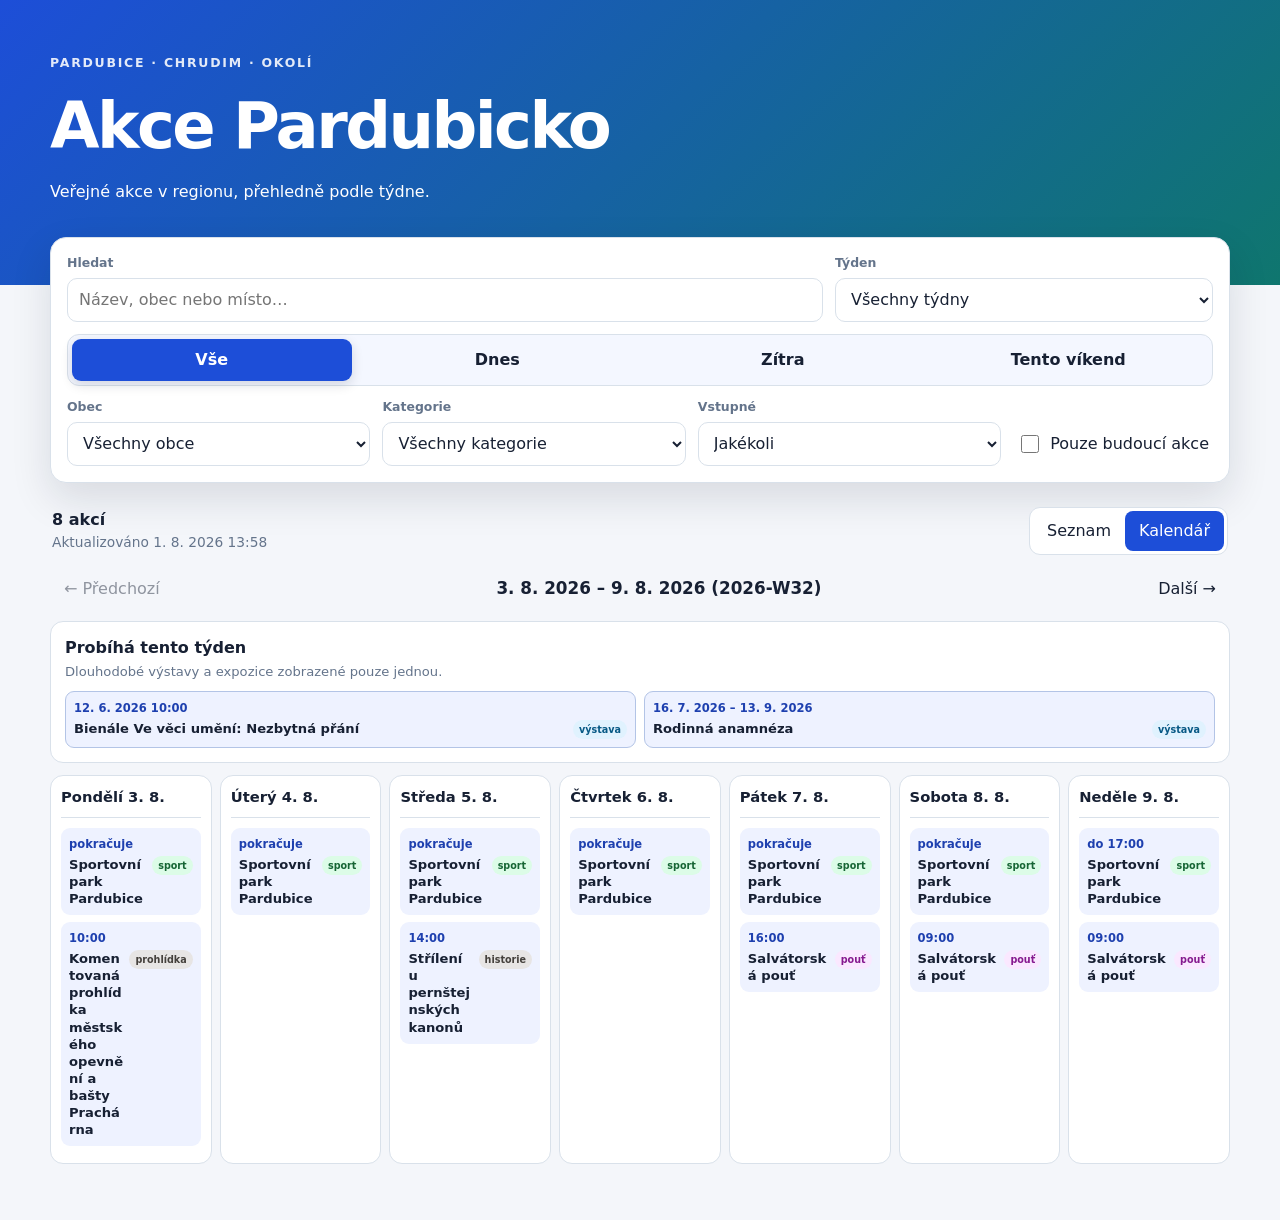
==== index.html @ 42feb81c "Add calendar and share actions to event detail" ====
<!doctype html>
<html lang="cs">
<head>
  <meta charset="utf-8">
  <meta name="viewport" content="width=device-width, initial-scale=1">
  <meta name="description" content="Veřejný katalog akcí pro Pardubice, Chrudim a okolí.">
  <title>Akce Pardubicko</title>
  <link rel="stylesheet" href="styles.css">
  <link rel="stylesheet" href="filters.css">
  <link rel="stylesheet" href="calendar.css">
</head>
<body>
  <header class="hero">
    <div class="page-width">
      <p class="eyebrow">Pardubice · Chrudim · okolí</p>
      <h1>Akce Pardubicko</h1>
      <p>Veřejné akce v regionu, přehledně podle týdne.</p>
    </div>
  </header>

  <main class="page-width">
    <section class="controls" aria-label="Filtry akcí">
      <div class="primary-filters">
        <label class="control control-search">
          <span>Hledat</span>
          <input id="search" type="search" placeholder="Název, obec nebo místo…" autocomplete="off">
        </label>
        <label class="control control-week">
          <span>Týden</span>
          <select id="week"><option value="">Všechny týdny</option></select>
        </label>
      </div>

      <div class="quick-date-filter" role="group" aria-label="Rychlý výběr termínu">
        <button type="button" data-date-range="" class="active" aria-pressed="true">Vše</button>
        <button type="button" data-date-range="today" aria-pressed="false">Dnes</button>
        <button type="button" data-date-range="tomorrow" aria-pressed="false">Zítra</button>
        <button type="button" data-date-range="weekend" aria-pressed="false">Tento víkend</button>
      </div>

      <button id="advancedToggle" class="advanced-toggle" type="button" aria-expanded="false" aria-controls="advancedFilters">Další filtry</button>

      <div id="advancedFilters" class="advanced-filters">
        <label class="control">
          <span>Obec</span>
          <select id="municipality"><option value="">Všechny obce</option></select>
        </label>
        <label class="control">
          <span>Kategorie</span>
          <select id="category"><option value="">Všechny kategorie</option></select>
        </label>
        <label class="control">
          <span>Vstupné</span>
          <select id="price">
            <option value="">Jakékoli</option>
            <option value="free">Zdarma</option>
            <option value="paid">Placené</option>
            <option value="unknown">Neuvedeno</option>
          </select>
        </label>
        <label class="checkbox-control">
          <input id="futureOnly" type="checkbox">
          <span>Pouze budoucí akce</span>
        </label>
      </div>
    </section>

    <section class="toolbar" aria-label="Výsledky a zobrazení">
      <div>
        <strong id="count">Načítám…</strong>
        <span id="updated" class="updated"></span>
      </div>
      <div class="view-switch" role="group" aria-label="Zobrazení akcí">
        <button id="listView" type="button" aria-pressed="false">Seznam</button>
        <button id="calendarView" class="active" type="button" aria-pressed="true">Kalendář</button>
      </div>
    </section>

    <div id="error" class="message message-error" role="alert" hidden></div>
    <section id="events" class="events" aria-live="polite" aria-label="Seznam akcí" hidden></section>
    <section id="calendar" class="calendar" aria-live="polite" aria-label="Týdenní kalendář"></section>

    <noscript><p class="message">Pro zobrazení katalogu je nutné povolit JavaScript.</p></noscript>
  </main>

  <template id="event-template">
    <article class="event-card">
      <div class="event-date"></div>
      <div class="event-body">
        <div class="event-title-row">
          <h2 class="event-title"></h2>
          <div class="event-category category-badges"></div>
        </div>
        <div class="event-meta-row">
          <p class="event-place"></p>
          <span class="event-price"></span>
        </div>
        <p class="event-description"></p>
        <div class="event-footer">
          <span class="event-source-type"></span>
          <a class="event-source" target="_blank" rel="noopener noreferrer">Otevřít konkrétní zdroj</a>
        </div>
      </div>
    </article>
  </template>

  <dialog id="eventDetail" class="event-detail" aria-labelledby="eventDetailTitle">
    <article class="event-detail-card">
      <button class="event-detail-close" type="button" data-detail-close aria-label="Zavřít detail akce">×</button>
      <p class="event-detail-when"></p>
      <div class="event-detail-categories category-badges"></div>
      <h2 id="eventDetailTitle" class="event-detail-title"></h2>
      <p class="event-detail-place"></p>
      <p class="event-detail-description"></p>
      <dl class="event-detail-meta">
        <div><dt>Vstupné</dt><dd class="event-detail-price"></dd></div>
        <div><dt>Zdroj</dt><dd class="event-detail-source-type"></dd></div>
      </dl>
      <div class="event-detail-calendar-actions" aria-label="Kalendář a sdílení">
        <a class="event-detail-google" target="_blank" rel="noopener noreferrer">Google Kalendář</a>
        <button type="button" class="secondary-button event-detail-ics">Stáhnout .ics</button>
        <button type="button" class="secondary-button event-detail-share">Sdílet</button>
      </div>
      <p class="event-detail-action-status" role="status" aria-live="polite"></p>
      <div class="event-detail-actions">
        <a class="event-detail-source" target="_blank" rel="noopener noreferrer">Přejít na stránku události</a>
        <button type="button" class="secondary-button" data-detail-close>Zavřít</button>
      </div>
    </article>
  </dialog>

  <script type="module" src="js/app.js"></script>
</body>
</html>
---- styles.css ----
:root {
  color-scheme: light dark;
  --bg: #f4f6fa;
  --card: #ffffff;
  --text: #172033;
  --muted: #64748b;
  --line: #d9e1ea;
  --accent: #1d4ed8;
  --accent-strong: #1e40af;
  --chip: #eef2ff;
  --error-bg: #fff1f2;
  --error-text: #9f1239;
  --shadow: 0 16px 40px rgb(15 23 42 / 12%);
}

@media (prefers-color-scheme: dark) {
  :root {
    --bg: #0f172a;
    --card: #111827;
    --text: #e5e7eb;
    --muted: #94a3b8;
    --line: #293548;
    --accent: #60a5fa;
    --accent-strong: #93c5fd;
    --chip: #1e293b;
    --error-bg: #4c0519;
    --error-text: #fecdd3;
    --shadow: 0 16px 40px rgb(0 0 0 / 28%);
  }
}

* { box-sizing: border-box; }
[hidden] { display: none !important; }
html { scroll-behavior: smooth; }
body {
  margin: 0;
  background: var(--bg);
  color: var(--text);
  font-family: Inter, system-ui, -apple-system, BlinkMacSystemFont, "Segoe UI", sans-serif;
  line-height: 1.5;
}
button, input, select { font: inherit; }
a { color: var(--accent); }
.page-width, .hero > div, main { width: min(1180px, calc(100% - 40px)); margin-inline: auto; }

.hero { padding: 48px 0 76px; background: linear-gradient(135deg, #1d4ed8, #0f766e); color: white; }
.hero h1 { margin: .1rem 0; font-size: clamp(2rem, 5vw, 4rem); letter-spacing: -.04em; }
.hero p { margin: .35rem 0; }
.eyebrow { text-transform: uppercase; letter-spacing: .14em; font-size: .78rem; font-weight: 750; opacity: .88; }
main { padding-bottom: 56px; }

.controls {
  display: grid;
  grid-template-columns: minmax(210px, 2fr) repeat(4, minmax(135px, 1fr)) auto;
  gap: 12px;
  margin-top: -48px;
  padding: 16px;
  border: 1px solid var(--line);
  border-radius: 16px;
  background: var(--card);
  box-shadow: var(--shadow);
}
.control { display: grid; gap: 5px; min-width: 0; }
.control > span { color: var(--muted); font-size: .78rem; font-weight: 700; }
.control input, .control select, .controls > input, .controls > select {
  width: 100%;
  min-height: 44px;
  padding: 9px 11px;
  border: 1px solid var(--line);
  border-radius: 10px;
  background: var(--card);
  color: var(--text);
}
.control input:focus, .control select:focus, .controls > input:focus, .controls > select:focus,
button:focus-visible, a:focus-visible { outline: 3px solid color-mix(in srgb, var(--accent) 32%, transparent); outline-offset: 2px; }
.checkbox-control, .checkbox { display: flex; align-items: end; gap: 8px; padding: 0 4px 10px; white-space: nowrap; }
.checkbox-control input, .checkbox input { width: 18px; height: 18px; }

.toolbar, .summary { display: flex; align-items: center; justify-content: space-between; gap: 16px; margin: 24px 2px 14px; }
.updated, .summary { color: var(--muted); }
.updated { display: block; font-size: .86rem; }
.view-switch { display: inline-flex; padding: 3px; border: 1px solid var(--line); border-radius: 11px; background: var(--card); }
.view-switch button, .calendar-navigation button {
  min-height: 40px;
  padding: 8px 14px;
  border: 0;
  border-radius: 8px;
  background: transparent;
  color: var(--text);
  cursor: pointer;
}
.view-switch button.active { background: var(--accent); color: white; }
.calendar-navigation button:hover:not(:disabled), .view-switch button:hover:not(.active) { background: var(--chip); }
button:disabled { cursor: not-allowed; opacity: .45; }

.events { display: grid; gap: 14px; }
.event-card { display: grid; grid-template-columns: 170px 1fr; overflow: hidden; border: 1px solid var(--line); border-radius: 16px; background: var(--card); }
.event-date { padding: 20px; background: var(--chip); font-weight: 750; white-space: pre-line; }
.event-body { min-width: 0; padding: 18px 20px; }
.event-title-row { display: flex; align-items: flex-start; justify-content: space-between; gap: 12px; }
.event-title { min-width: 0; margin: 0; font-size: 1.35rem; line-height: 1.25; }
.event-title-row .event-category { flex: 0 0 auto; justify-content: flex-end; padding-top: 1px; }
.event-meta-row { display: flex; align-items: baseline; justify-content: space-between; gap: 12px; margin-top: 5px; }
.event-place, .event-description { margin: .25rem 0; }
.event-place { font-weight: 700; }
.event-price, .event-source-type, .event-verification { color: var(--muted); font-size: .82rem; }
.event-price { flex: 0 0 auto; text-align: right; }
.event-description { color: color-mix(in srgb, var(--text) 86%, var(--muted)); }
.event-footer { display: flex; align-items: center; justify-content: space-between; gap: 12px; margin-top: 14px; padding-top: 12px; border-top: 1px solid var(--line); }
.event-source { font-weight: 750; text-decoration: none; }
.event-source:hover { text-decoration: underline; }

.category-badges { display: flex; flex-wrap: wrap; gap: 6px; }
.category-badge {
  display: inline-flex;
  align-items: center;
  min-height: 22px;
  padding: 2px 8px;
  border-radius: 999px;
  background: var(--chip);
  color: var(--text);
  font-size: .68rem;
  font-weight: 800;
  line-height: 1.2;
  white-space: nowrap;
}
.category-badge-music { background: #fce7f3; color: #9d174d; }
.category-badge-film { background: #ede9fe; color: #5b21b6; }
.category-badge-theatre { background: #fee2e2; color: #991b1b; }
.category-badge-sport { background: #dcfce7; color: #166534; }
.category-badge-exhibition { background: #e0f2fe; color: #075985; }
.category-badge-family { background: #fef3c7; color: #92400e; }
.category-badge-food { background: #ffedd5; color: #9a3412; }
.category-badge-history { background: #e7e5e4; color: #44403c; }
.category-badge-festival { background: #fae8ff; color: #86198f; }

.message, .error, .empty { padding: 20px; border: 1px solid var(--line); border-radius: 12px; background: var(--card); }
.message-error, .error { background: var(--error-bg); color: var(--error-text); }

.calendar-navigation { display: grid; grid-template-columns: auto 1fr auto; align-items: center; gap: 12px; margin-bottom: 12px; }
.calendar-navigation h2 { margin: 0; text-align: center; font-size: 1.05rem; }
.calendar-grid { display: grid; grid-template-columns: repeat(7, minmax(0, 1fr)); gap: 8px; }
.calendar-day { min-width: 0; min-height: 230px; padding: 10px; border: 1px solid var(--line); border-radius: 13px; background: var(--card); }
.calendar-day h3 { margin: 0 0 10px; padding-bottom: 8px; border-bottom: 1px solid var(--line); font-size: .92rem; text-transform: capitalize; }
.calendar-event {
  display: grid;
  width: 100%;
  gap: 3px;
  margin-bottom: 7px;
  padding: 8px;
  border: 0;
  border-radius: 9px;
  background: var(--chip);
  color: var(--text);
  text-align: left;
  cursor: pointer;
}
.calendar-event:hover { box-shadow: inset 0 0 0 2px var(--accent); }
.calendar-event-time { color: var(--accent-strong); font-size: .72rem; font-weight: 800; }
.calendar-event-heading { display: flex; align-items: flex-start; justify-content: space-between; gap: 6px; }
.calendar-event-title { min-width: 0; overflow-wrap: anywhere; font-size: .82rem; font-weight: 700; line-height: 1.3; }
.calendar-event-badges { flex: 0 0 auto; justify-content: flex-end; }
.calendar-event-badges .category-badge { min-height: 19px; padding: 1px 6px; font-size: .6rem; }
.calendar-empty { color: var(--muted); font-size: .82rem; }

.event-detail {
  width: min(680px, calc(100% - 24px));
  max-height: calc(100dvh - 24px);
  padding: 0;
  border: 0;
  border-radius: 18px;
  background: var(--card);
  color: var(--text);
  box-shadow: 0 24px 80px rgb(0 0 0 / 32%);
}
.event-detail::backdrop { background: rgb(15 23 42 / 72%); }
.event-detail-card { position: relative; padding: 24px; }
.event-detail-close {
  position: absolute;
  top: 12px;
  right: 12px;
  width: 40px;
  height: 40px;
  border: 0;
  border-radius: 999px;
  background: var(--chip);
  color: var(--text);
  font-size: 1.5rem;
  cursor: pointer;
}
.event-detail-when { margin: 0 48px 12px 0; color: var(--accent-strong); font-weight: 800; white-space: pre-line; }
.event-detail-title { margin: 14px 0 6px; font-size: clamp(1.5rem, 5vw, 2.2rem); line-height: 1.15; }
.event-detail-place { margin: 0; font-weight: 750; }
.event-detail-description { margin: 16px 0; }
.event-detail-meta { display: grid; gap: 10px; margin: 18px 0; }
.event-detail-meta div { display: grid; grid-template-columns: 90px 1fr; gap: 12px; }
.event-detail-meta dt { color: var(--muted); font-weight: 700; }
.event-detail-meta dd { margin: 0; }
.event-detail-actions { display: flex; flex-wrap: wrap; gap: 10px; margin-top: 22px; }
.event-detail-source, .secondary-button {
  display: inline-flex;
  align-items: center;
  justify-content: center;
  min-height: 44px;
  padding: 10px 16px;
  border-radius: 10px;
  font-weight: 800;
  text-decoration: none;
}
.event-detail-source { background: var(--accent); color: white; }
.secondary-button { border: 1px solid var(--line); background: transparent; color: var(--text); cursor: pointer; }

@media (max-width: 980px) {
  .controls { grid-template-columns: repeat(2, minmax(0, 1fr)); }
  .control-search { grid-column: 1 / -1; }
  .checkbox-control, .checkbox { align-items: center; padding: 8px 4px; }
  .calendar-grid { grid-template-columns: repeat(2, minmax(0, 1fr)); }
  .calendar-day { min-height: 150px; }
}

@media (max-width: 620px) {
  .page-width, .hero > div, main { width: min(100% - 24px, 1180px); }
  .hero { padding: 28px 0 52px; }
  .hero h1 { font-size: 2.25rem; }
  .controls { grid-template-columns: 1fr; gap: 9px; margin-top: -30px; padding: 12px; }
  .control-search { grid-column: auto; }
  .control { gap: 3px; }
  .control input, .control select { min-height: 42px; padding-block: 7px; }
  .toolbar, .summary { align-items: stretch; flex-direction: column; gap: 10px; margin-top: 18px; }
  .view-switch { width: 100%; }
  .view-switch button { flex: 1; }
  .event-card { grid-template-columns: 1fr; }
  .event-date { padding: 10px 14px; font-size: .9rem; }
  .event-body { padding: 14px; }
  .event-title { font-size: 1.12rem; }
  .event-title-row { gap: 8px; }
  .event-meta-row { align-items: flex-start; flex-direction: column; gap: 0; }
  .event-price { text-align: left; }
  .event-description { font-size: .92rem; }
  .event-footer { align-items: flex-start; flex-direction: column; gap: 5px; margin-top: 10px; padding-top: 9px; }
  .calendar-navigation { grid-template-columns: 1fr 1fr; }
  .calendar-navigation h2 { grid-column: 1 / -1; grid-row: 1; font-size: .95rem; }
  .calendar-grid { grid-template-columns: 1fr; }
  .calendar-day { min-height: auto; padding: 9px; }
  .calendar-event { padding: 8px 9px; }
  .calendar-event-heading { align-items: center; }
  .event-detail { width: 100%; max-height: 92dvh; margin: auto 0 0; border-radius: 18px 18px 0 0; }
  .event-detail-card { padding: 20px 16px 24px; }
  .event-detail-actions { display: grid; }
}
---- filters.css ----
.controls {
  display: grid;
  grid-template-columns: 1fr;
  gap: 12px;
}
.primary-filters {
  display: grid;
  grid-template-columns: minmax(260px, 2fr) minmax(190px, 1fr);
  gap: 12px;
}
.quick-date-filter {
  display: grid;
  grid-template-columns: repeat(4, minmax(0, 1fr));
  gap: 6px;
  padding: 4px;
  border: 1px solid var(--line);
  border-radius: 12px;
  background: color-mix(in srgb, var(--chip) 62%, var(--card));
}
.quick-date-filter button,
.advanced-toggle {
  min-height: 42px;
  padding: 8px 12px;
  border: 0;
  border-radius: 9px;
  background: transparent;
  color: var(--text);
  font-weight: 750;
  cursor: pointer;
}
.quick-date-filter button.active {
  background: var(--accent);
  color: white;
  box-shadow: 0 4px 12px rgb(15 23 42 / 14%);
}
.quick-date-filter button:hover:not(.active),
.advanced-toggle:hover { background: var(--chip); }
.advanced-toggle {
  display: none;
  width: 100%;
  border: 1px solid var(--line);
  background: var(--card);
}
.advanced-toggle::after {
  content: "⌄";
  float: right;
  transition: transform .18s ease;
}
.advanced-toggle[aria-expanded="true"]::after { transform: rotate(180deg); }
.advanced-filters {
  display: grid;
  grid-template-columns: repeat(3, minmax(150px, 1fr)) auto;
  gap: 12px;
}

@media (max-width: 980px) {
  .primary-filters { grid-template-columns: 1fr 1fr; }
  .advanced-filters { grid-template-columns: repeat(2, minmax(0, 1fr)); }
}

@media (max-width: 620px) {
  .primary-filters { grid-template-columns: 1fr; gap: 9px; }
  .quick-date-filter {
    grid-template-columns: repeat(2, minmax(0, 1fr));
    gap: 5px;
  }
  .quick-date-filter button { min-height: 40px; padding-inline: 8px; }
  .advanced-toggle { display: block; }
  .advanced-filters {
    display: none;
    grid-template-columns: 1fr;
    gap: 9px;
    padding-top: 2px;
  }
  .advanced-filters.is-open { display: grid; }
  .advanced-filters .checkbox-control { padding-block: 6px; }
}
---- calendar.css ----
.calendar-ongoing {
  margin-bottom: 12px;
  padding: 14px;
  border: 1px solid var(--line);
  border-radius: 13px;
  background: var(--card);
}

.calendar-ongoing > h3 {
  margin: 0;
  font-size: 1rem;
}

.calendar-ongoing > p {
  margin: 2px 0 10px;
  color: var(--muted);
  font-size: .82rem;
}

.calendar-ongoing-list {
  display: grid;
  grid-template-columns: repeat(auto-fit, minmax(230px, 1fr));
  gap: 8px;
}

.calendar-ongoing .calendar-event {
  margin-bottom: 0;
  border: 1px solid color-mix(in srgb, var(--accent) 20%, var(--line));
}

@media (max-width: 620px) {
  .calendar-ongoing {
    padding: 10px;
  }

  .calendar-ongoing-list {
    grid-template-columns: 1fr;
  }
}
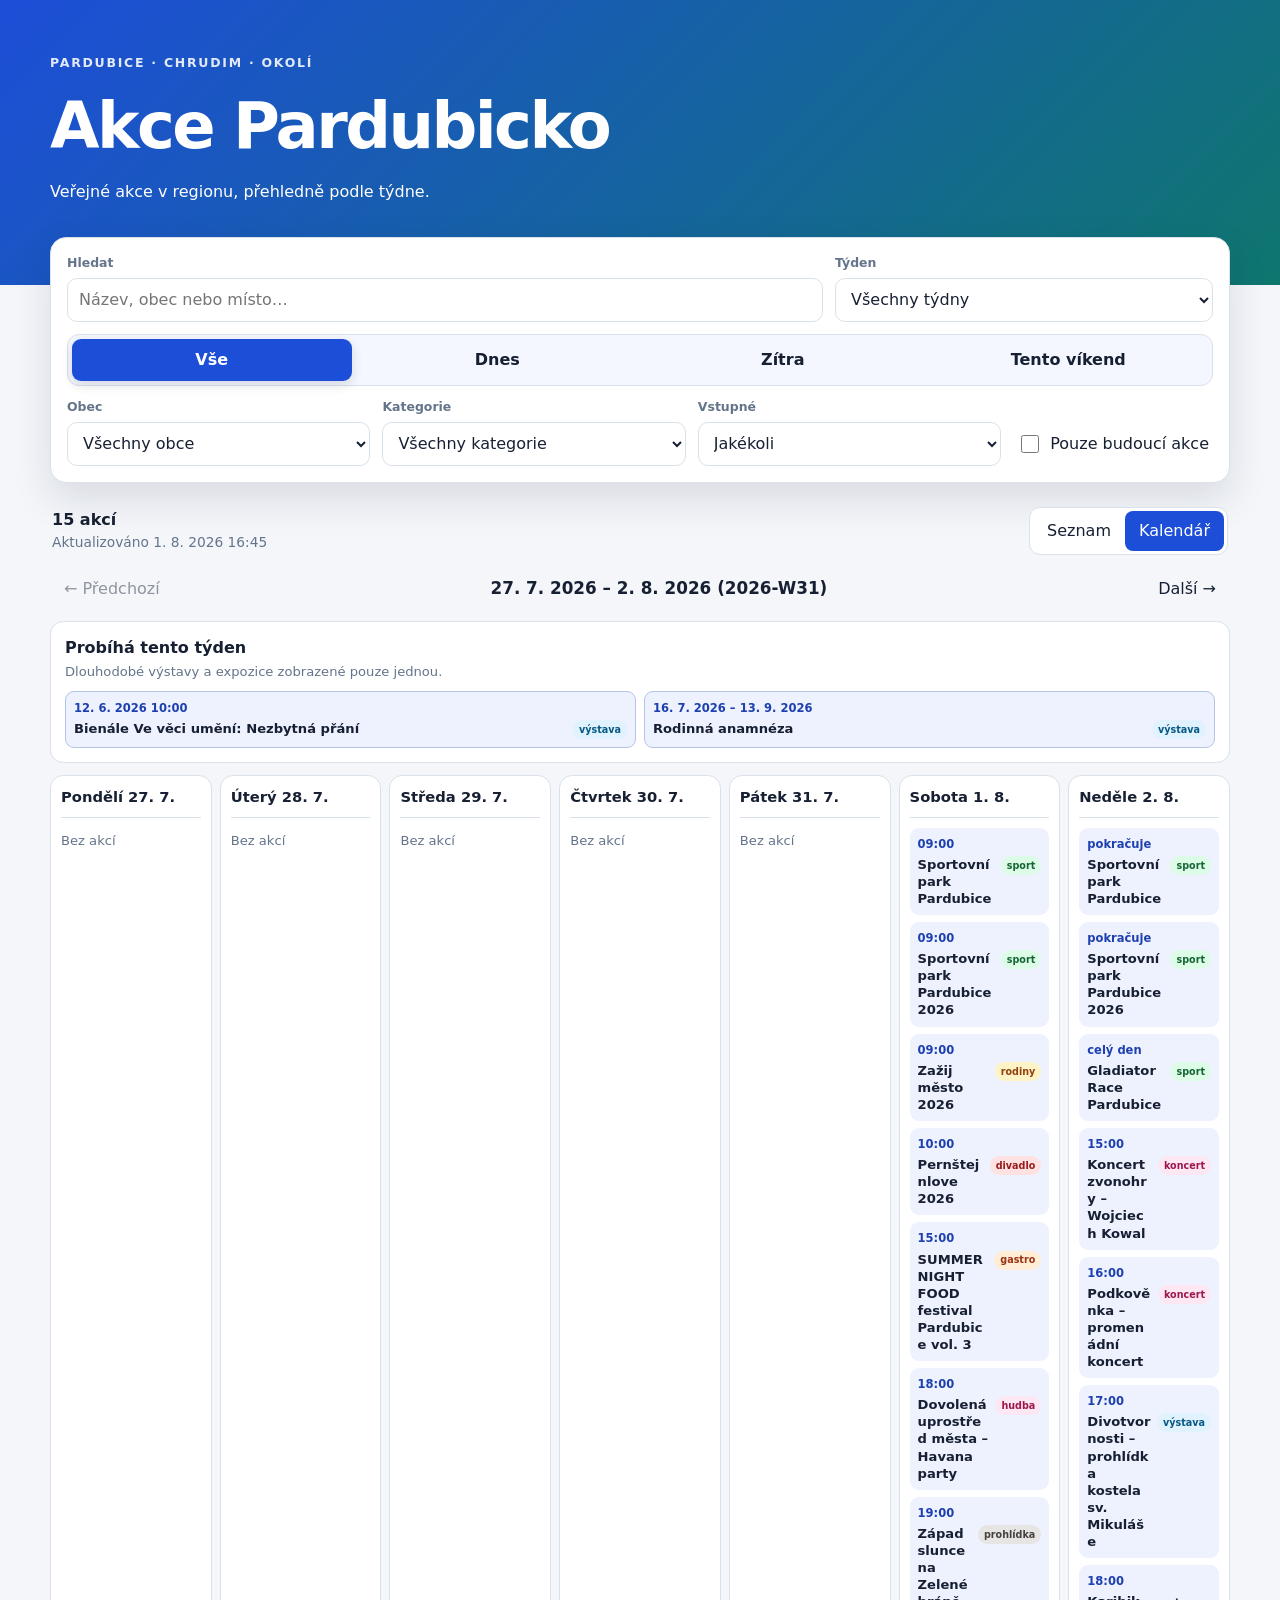
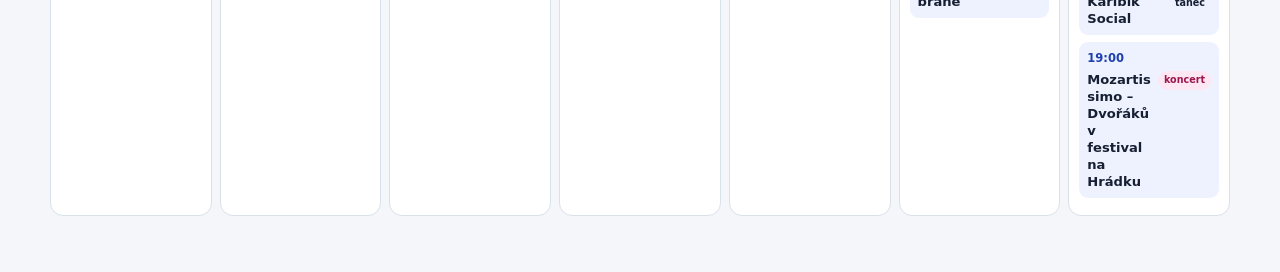
==== commit 349fb316: "Show municipality separately in event list" ====
--- a/index.html
+++ b/index.html
@@ -8,6 +8,7 @@
   <link rel="stylesheet" href="styles.css">
   <link rel="stylesheet" href="filters.css">
   <link rel="stylesheet" href="calendar.css">
+  <link rel="stylesheet" href="detail-actions.css">
 </head>
 <body>
   <header class="hero">
@@ -92,7 +93,10 @@
           <div class="event-category category-badges"></div>
         </div>
         <div class="event-meta-row">
-          <p class="event-place"></p>
+          <div class="event-location">
+            <span class="event-municipality"></span>
+            <p class="event-place"></p>
+          </div>
           <span class="event-price"></span>
         </div>
         <p class="event-description"></p>
--- a/detail-actions.css
+++ b/detail-actions.css
@@ -0,0 +1,38 @@
+.event-detail-calendar-actions {
+  display: grid;
+  grid-template-columns: repeat(3, minmax(0, 1fr));
+  gap: 10px;
+  margin-top: 20px;
+  padding-top: 18px;
+  border-top: 1px solid var(--line);
+}
+
+.event-detail-google,
+.event-detail-calendar-actions .secondary-button {
+  display: inline-flex;
+  align-items: center;
+  justify-content: center;
+  min-height: 44px;
+  padding: 10px 14px;
+  border-radius: 10px;
+  font-weight: 800;
+  text-align: center;
+  text-decoration: none;
+}
+
+.event-detail-google {
+  background: var(--accent);
+  color: white;
+}
+
+.event-detail-action-status {
+  min-height: 1.4em;
+  margin: 8px 0 0;
+  color: var(--accent-strong);
+  font-size: .84rem;
+  font-weight: 700;
+}
+
+@media (max-width: 620px) {
+  .event-detail-calendar-actions { grid-template-columns: 1fr; }
+}
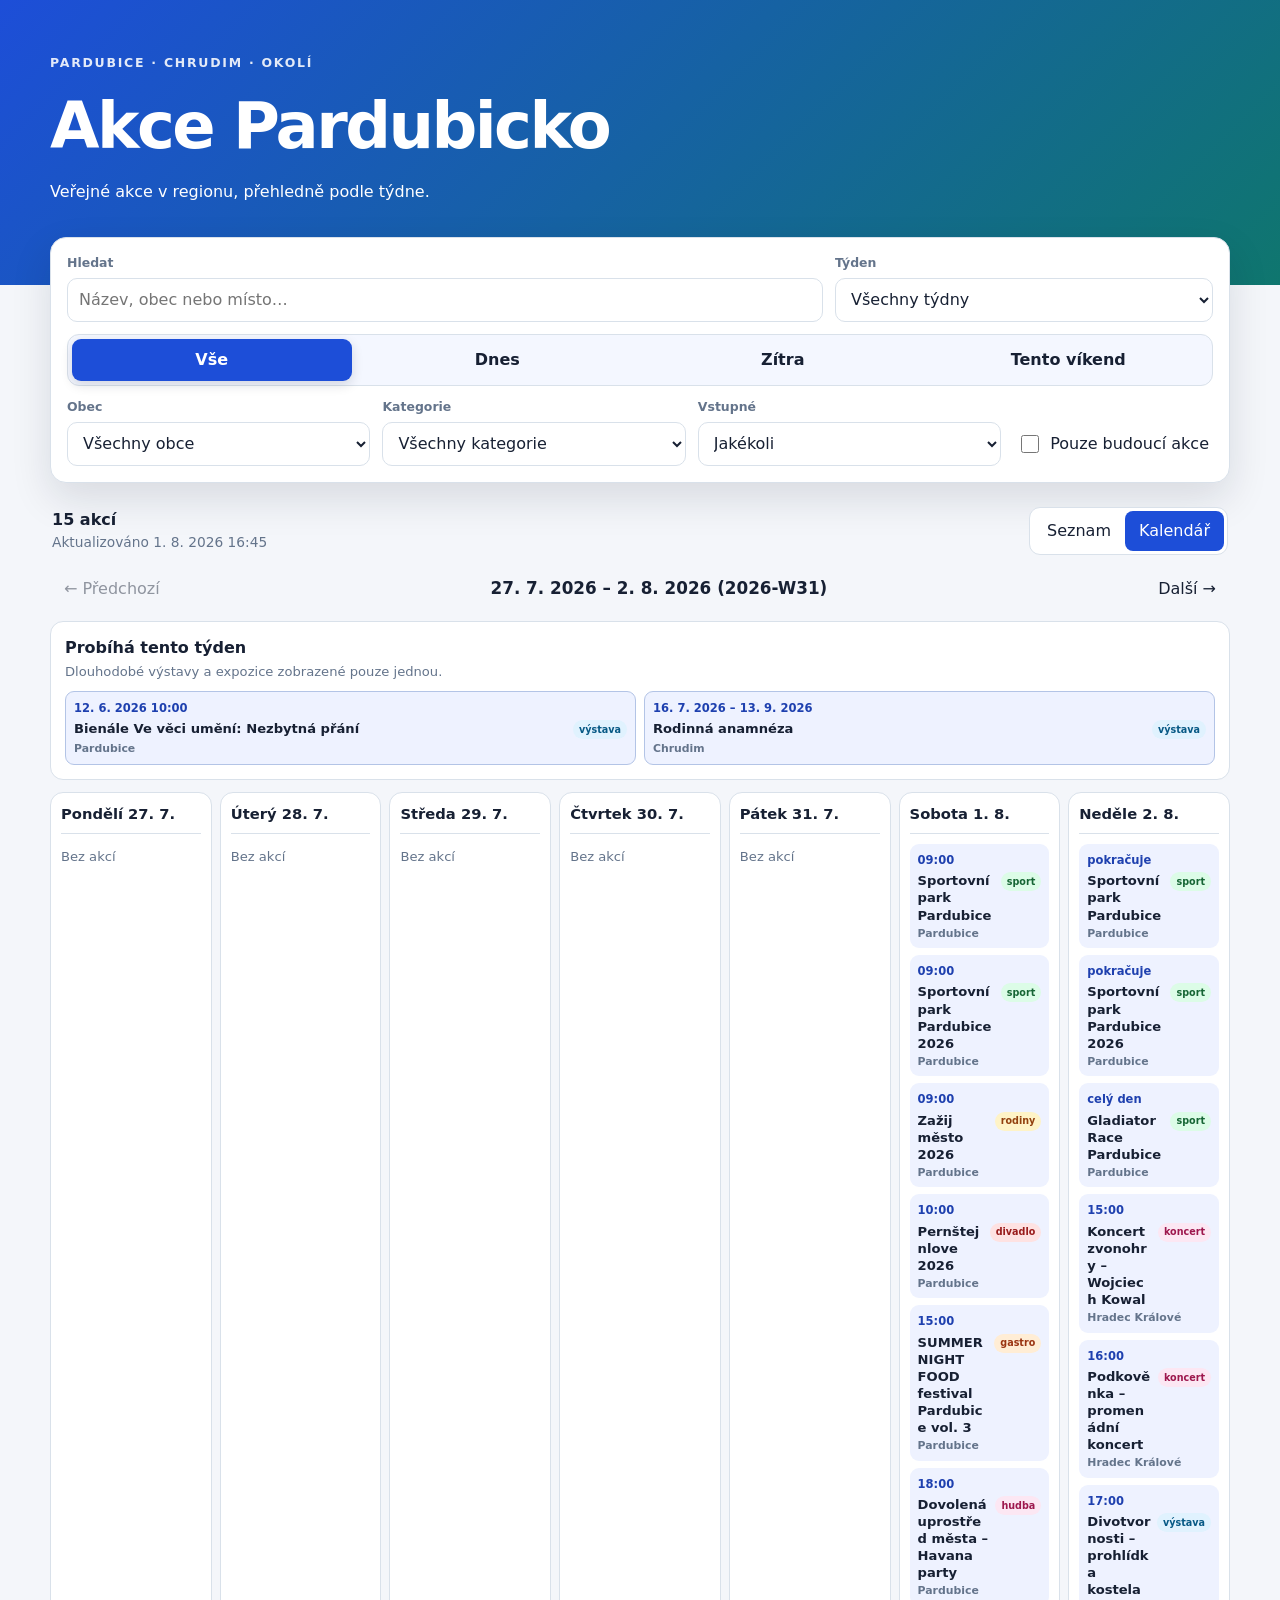
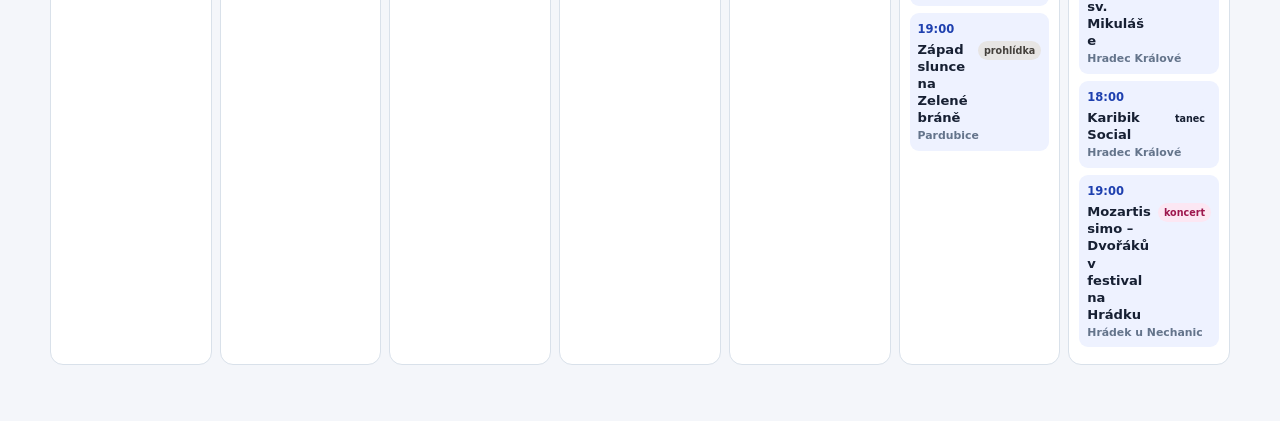
==== commit 6079711a: "Load municipality display styles" ====
--- a/index.html
+++ b/index.html
@@ -9,6 +9,7 @@
   <link rel="stylesheet" href="filters.css">
   <link rel="stylesheet" href="calendar.css">
   <link rel="stylesheet" href="detail-actions.css">
+  <link rel="stylesheet" href="display-enhancements.css">
 </head>
 <body>
   <header class="hero">
--- a/filters.css
+++ b/filters.css
@@ -36,10 +36,22 @@
 .quick-date-filter button:hover:not(.active),
 .advanced-toggle:hover { background: var(--chip); }
 .advanced-toggle {
+  position: relative;
   display: none;
   width: 100%;
   border: 1px solid var(--line);
   background: var(--card);
+}
+.advanced-toggle.has-active-filters::before {
+  content: "";
+  display: inline-block;
+  width: 8px;
+  height: 8px;
+  margin-right: 8px;
+  border-radius: 999px;
+  background: var(--accent);
+  box-shadow: 0 0 0 3px color-mix(in srgb, var(--accent) 18%, transparent);
+  vertical-align: 1px;
 }
 .advanced-toggle::after {
   content: "⌄";
--- a/display-enhancements.css
+++ b/display-enhancements.css
@@ -0,0 +1,24 @@
+.event-location {
+  min-width: 0;
+}
+
+.event-municipality {
+  display: block;
+  color: var(--accent-strong);
+  font-size: .78rem;
+  font-weight: 850;
+  letter-spacing: .035em;
+  line-height: 1.25;
+  text-transform: uppercase;
+}
+
+.event-place {
+  margin-top: 2px;
+}
+
+.calendar-event-municipality {
+  color: var(--muted);
+  font-size: .68rem;
+  font-weight: 750;
+  line-height: 1.25;
+}
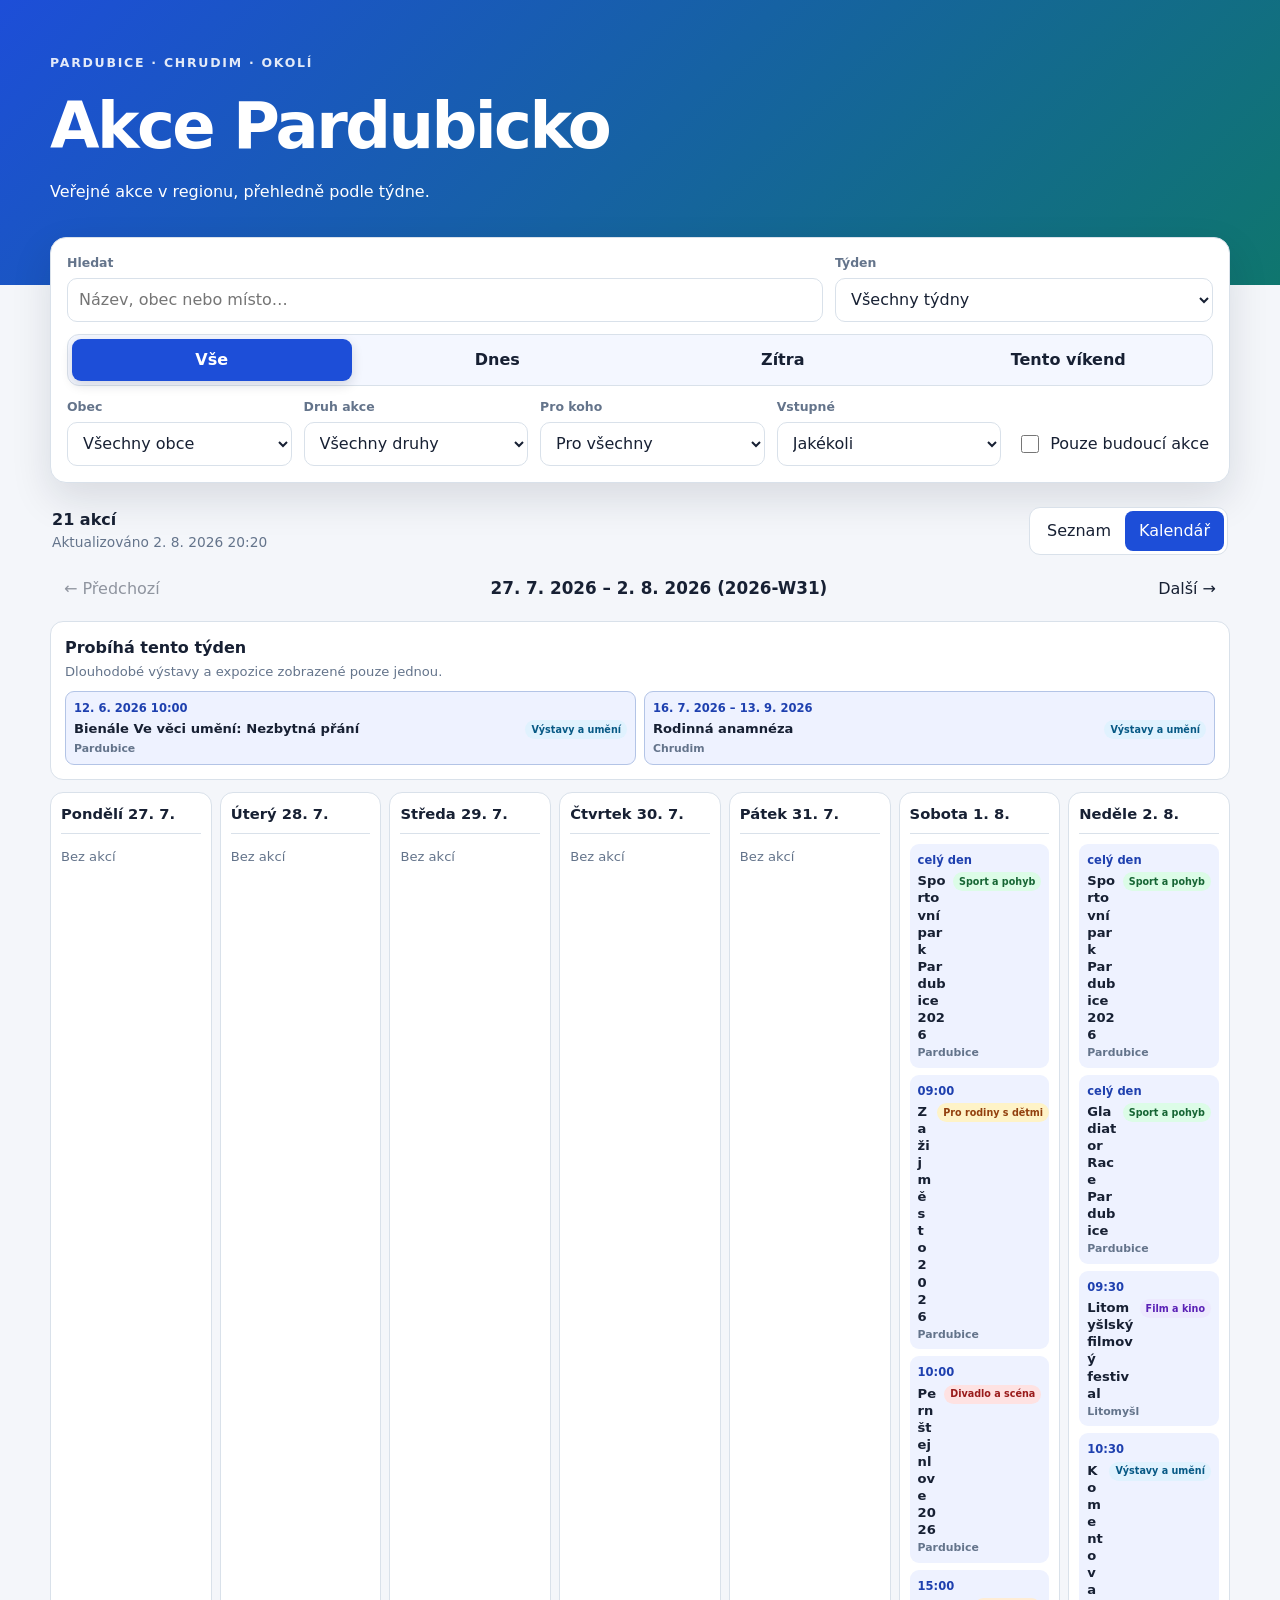
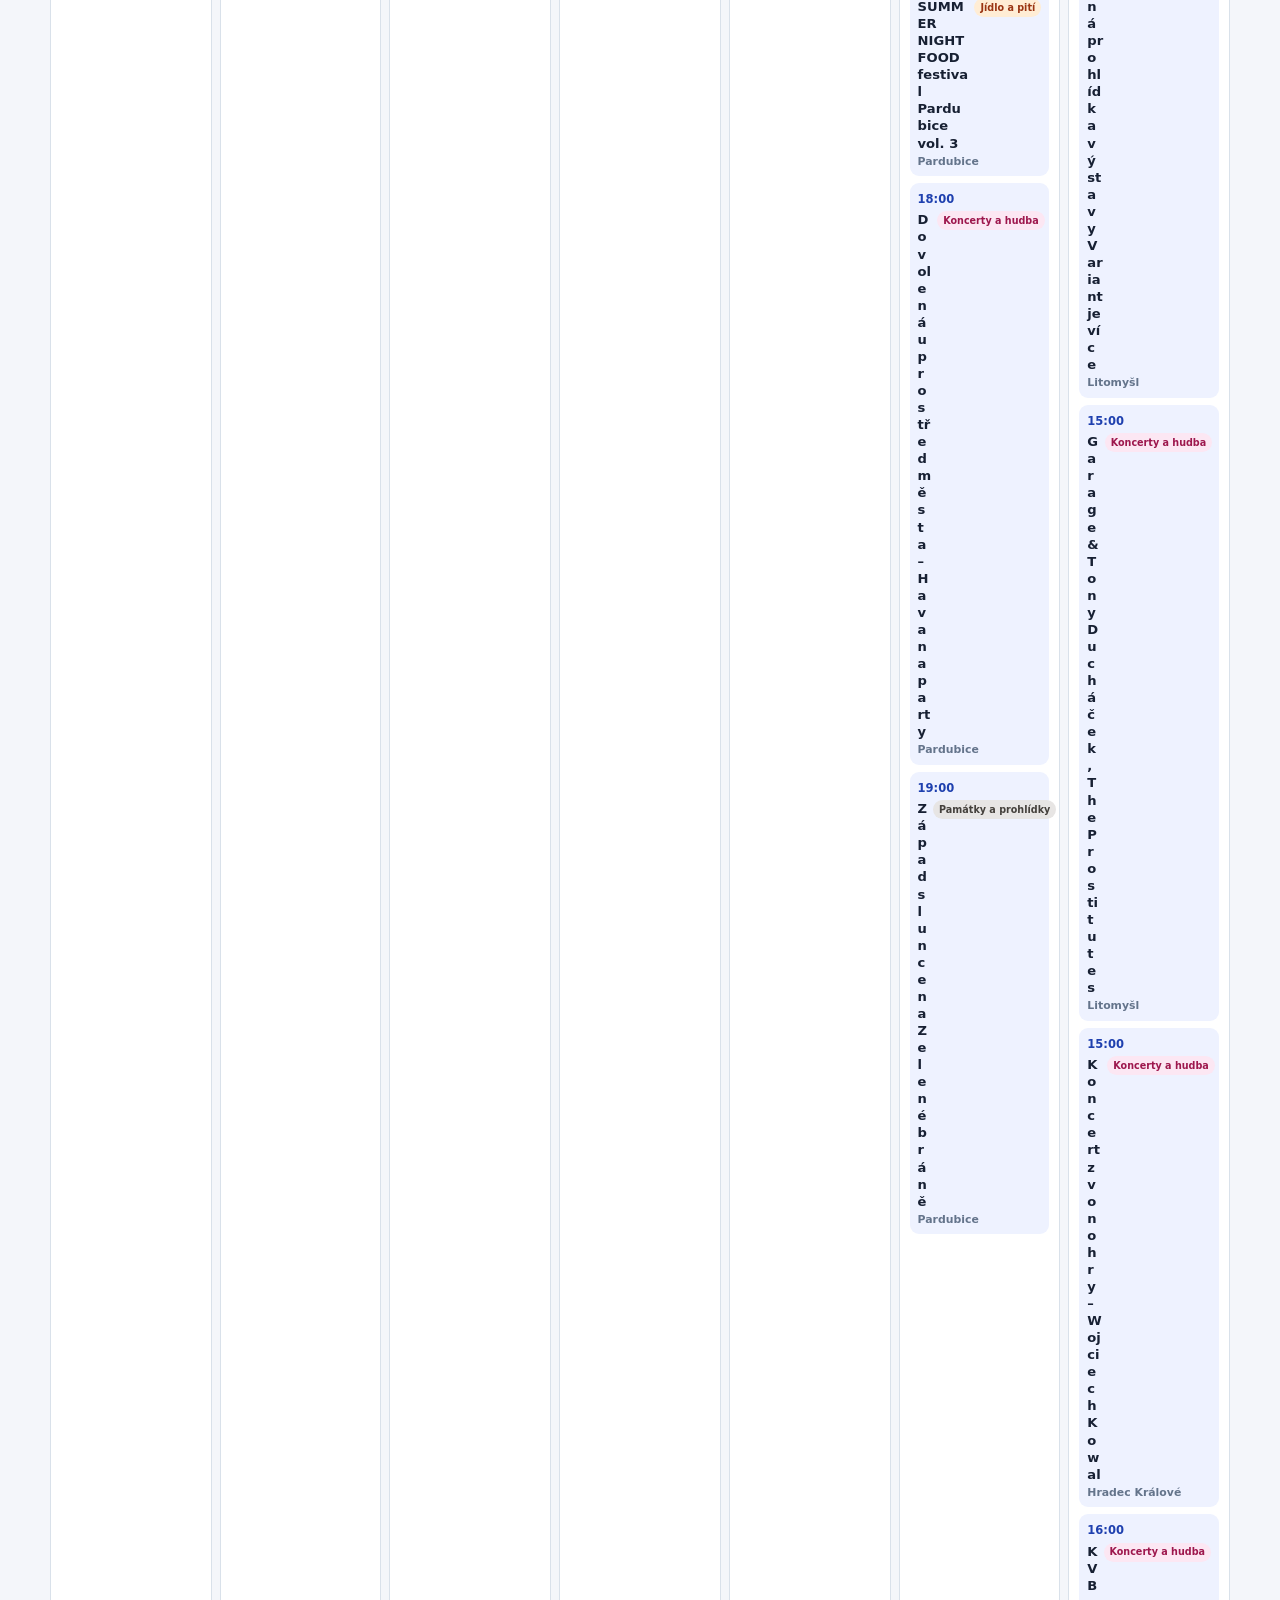
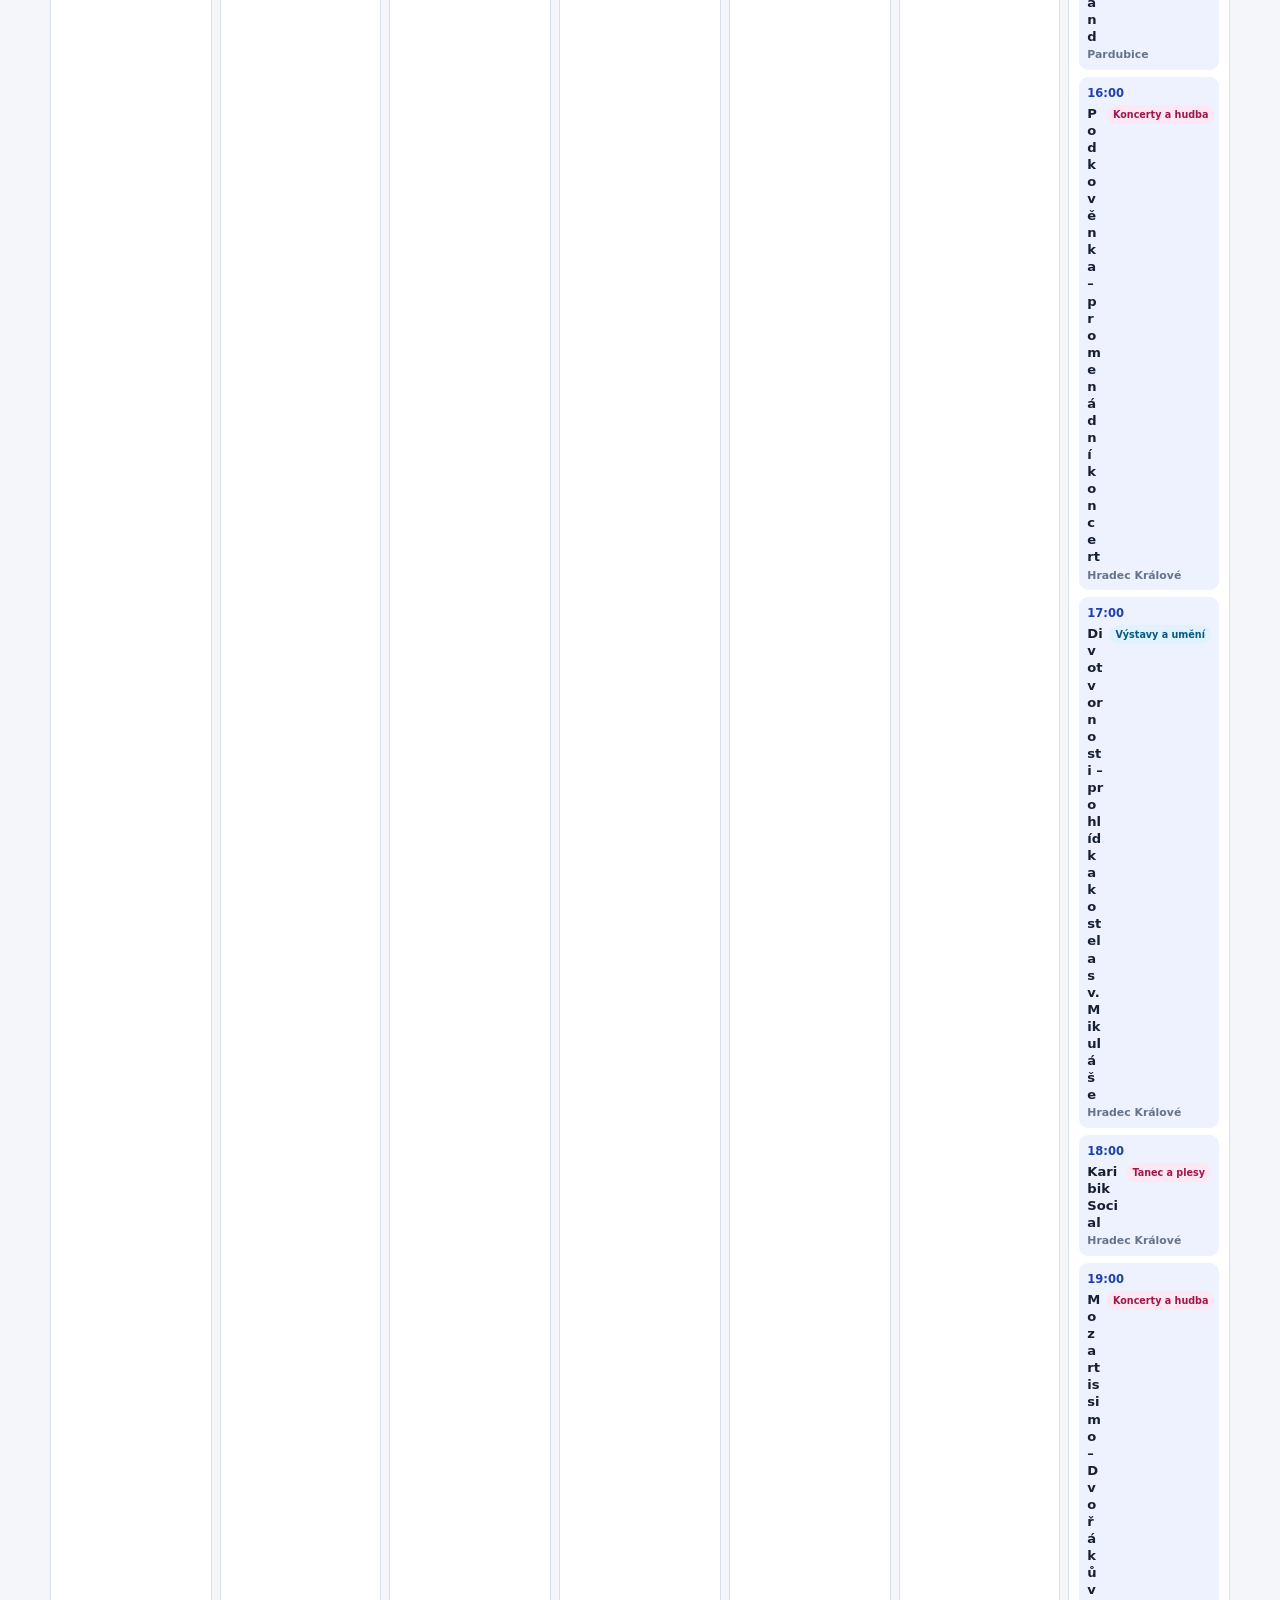
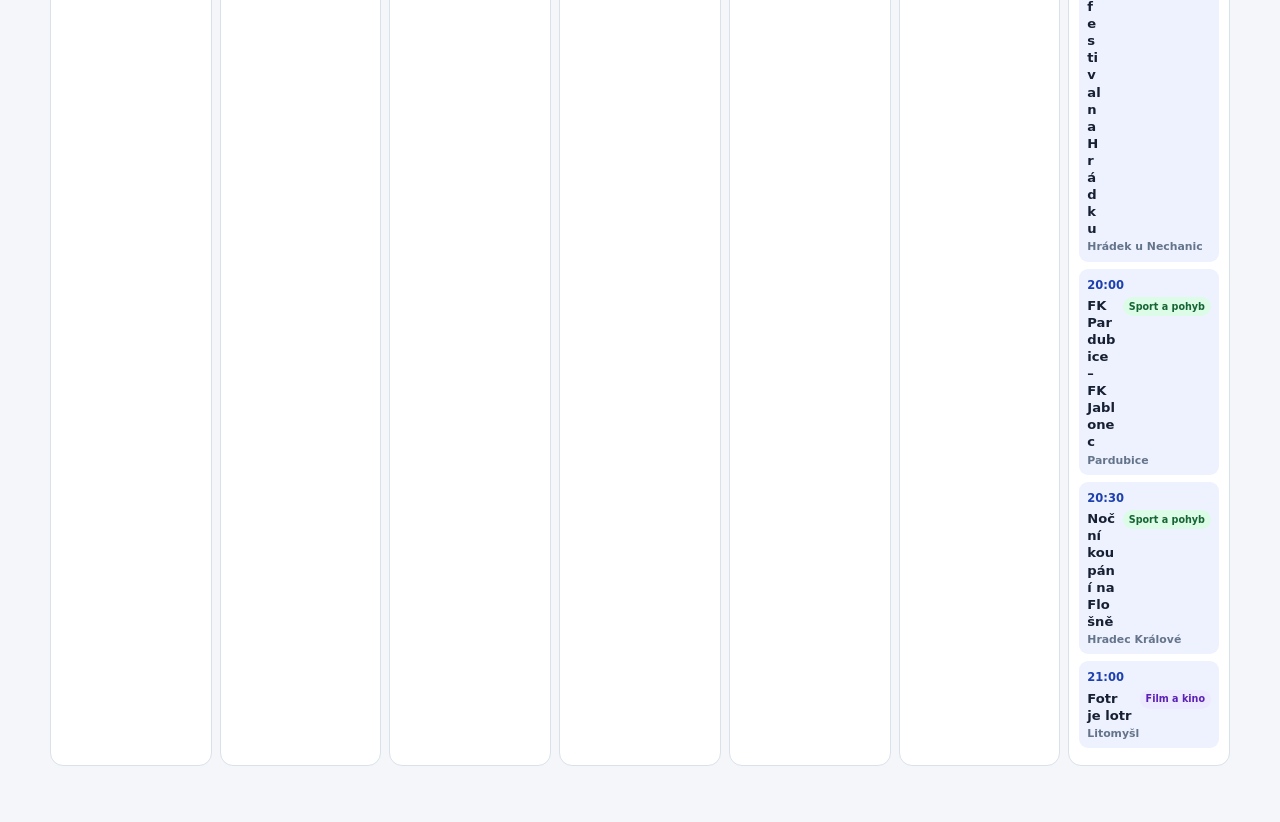
==== commit e0c92a88: "feat(data): canonicalize categories and static frontend" ====
--- a/index.html
+++ b/index.html
@@ -10,6 +10,7 @@
   <link rel="stylesheet" href="calendar.css">
   <link rel="stylesheet" href="detail-actions.css">
   <link rel="stylesheet" href="display-enhancements.css">
+  <link rel="stylesheet" href="fullscreen-detail.css">
 </head>
 <body>
   <header class="hero">
@@ -48,8 +49,12 @@
           <select id="municipality"><option value="">Všechny obce</option></select>
         </label>
         <label class="control">
-          <span>Kategorie</span>
-          <select id="category"><option value="">Všechny kategorie</option></select>
+          <span>Druh akce</span>
+          <select id="kind"><option value="">Všechny druhy</option></select>
+        </label>
+        <label class="control">
+          <span>Pro koho</span>
+          <select id="audience"><option value="">Pro všechny</option></select>
         </label>
         <label class="control">
           <span>Vstupné</span>
@@ -111,25 +116,52 @@
 
   <dialog id="eventDetail" class="event-detail" aria-labelledby="eventDetailTitle">
     <article class="event-detail-card">
-      <button class="event-detail-close" type="button" data-detail-close aria-label="Zavřít detail akce">×</button>
-      <p class="event-detail-when"></p>
-      <div class="event-detail-categories category-badges"></div>
-      <h2 id="eventDetailTitle" class="event-detail-title"></h2>
-      <p class="event-detail-place"></p>
-      <p class="event-detail-description"></p>
-      <dl class="event-detail-meta">
-        <div><dt>Vstupné</dt><dd class="event-detail-price"></dd></div>
-        <div><dt>Zdroj</dt><dd class="event-detail-source-type"></dd></div>
-      </dl>
-      <div class="event-detail-calendar-actions" aria-label="Kalendář a sdílení">
-        <a class="event-detail-google" target="_blank" rel="noopener noreferrer">Google Kalendář</a>
-        <button type="button" class="secondary-button event-detail-ics">Stáhnout .ics</button>
-        <button type="button" class="secondary-button event-detail-share">Sdílet</button>
-      </div>
-      <p class="event-detail-action-status" role="status" aria-live="polite"></p>
-      <div class="event-detail-actions">
-        <a class="event-detail-source" target="_blank" rel="noopener noreferrer">Přejít na stránku události</a>
-        <button type="button" class="secondary-button" data-detail-close>Zavřít</button>
+      <header class="event-detail-header">
+        <div class="event-detail-header-inner">
+          <button class="event-detail-back" type="button" data-detail-close aria-label="Zpět na přehled akcí">
+            <svg viewBox="0 0 24 24" aria-hidden="true" focusable="false"><path d="m15 18-6-6 6-6"/></svg>
+            <span>Zpět</span>
+          </button>
+
+          <div class="event-detail-calendar-actions" aria-label="Kalendář a sdílení">
+            <a class="event-detail-google event-detail-icon-button" target="_blank" rel="noopener noreferrer" aria-label="Přidat do Google Kalendáře" title="Přidat do Google Kalendáře">
+              <svg viewBox="0 0 24 24" aria-hidden="true" focusable="false">
+                <path d="M7 2v3M17 2v3M3.5 9h17M5 4h14a1.5 1.5 0 0 1 1.5 1.5v14A1.5 1.5 0 0 1 19 21H5a1.5 1.5 0 0 1-1.5-1.5v-14A1.5 1.5 0 0 1 5 4Z"/>
+                <path d="M12 12v6M9 15h6"/>
+              </svg>
+            </a>
+            <button type="button" class="secondary-button event-detail-ics event-detail-icon-button" aria-label="Stáhnout událost jako ICS" title="Stáhnout .ics">
+              <svg viewBox="0 0 24 24" aria-hidden="true" focusable="false">
+                <path d="M7 2v3M17 2v3M3.5 9h17M5 4h14a1.5 1.5 0 0 1 1.5 1.5v14A1.5 1.5 0 0 1 19 21H5a1.5 1.5 0 0 1-1.5-1.5v-14A1.5 1.5 0 0 1 5 4Z"/>
+                <path d="M12 12v6M9.5 15.5 12 18l2.5-2.5"/>
+              </svg>
+            </button>
+            <button type="button" class="secondary-button event-detail-share event-detail-icon-button" aria-label="Sdílet akci" title="Sdílet akci">
+              <svg viewBox="0 0 24 24" aria-hidden="true" focusable="false">
+                <circle cx="18" cy="5" r="2.5"/>
+                <circle cx="6" cy="12" r="2.5"/>
+                <circle cx="18" cy="19" r="2.5"/>
+                <path d="m8.2 10.8 7.6-4.5M8.2 13.2l7.6 4.5"/>
+              </svg>
+            </button>
+          </div>
+        </div>
+      </header>
+
+      <div class="event-detail-content">
+        <p class="event-detail-when"></p>
+        <div class="event-detail-categories category-badges"></div>
+        <h2 id="eventDetailTitle" class="event-detail-title"></h2>
+        <a class="event-detail-place" target="_blank" rel="noopener noreferrer" title="Otevřít místo na Mapy.cz"></a>
+        <p class="event-detail-description"></p>
+        <dl class="event-detail-meta">
+          <div><dt>Vstupné</dt><dd class="event-detail-price"></dd></div>
+          <div><dt>Zdroj</dt><dd class="event-detail-source-type"></dd></div>
+        </dl>
+        <p class="event-detail-action-status" role="status" aria-live="polite"></p>
+        <div class="event-detail-actions">
+          <a class="event-detail-source" target="_blank" rel="noopener noreferrer">Přejít na stránku události</a>
+        </div>
       </div>
     </article>
   </dialog>
--- a/filters.css
+++ b/filters.css
@@ -61,7 +61,7 @@
 .advanced-toggle[aria-expanded="true"]::after { transform: rotate(180deg); }
 .advanced-filters {
   display: grid;
-  grid-template-columns: repeat(3, minmax(150px, 1fr)) auto;
+  grid-template-columns: repeat(4, minmax(130px, 1fr)) auto;
   gap: 12px;
 }
 
--- a/detail-actions.css
+++ b/detail-actions.css
@@ -1,29 +1,48 @@
 .event-detail-calendar-actions {
-  display: grid;
-  grid-template-columns: repeat(3, minmax(0, 1fr));
-  gap: 10px;
+  display: flex;
+  flex-wrap: wrap;
+  gap: 8px;
   margin-top: 20px;
   padding-top: 18px;
   border-top: 1px solid var(--line);
 }
 
-.event-detail-google,
-.event-detail-calendar-actions .secondary-button {
+.event-detail-icon-button {
   display: inline-flex;
   align-items: center;
   justify-content: center;
+  width: 44px;
+  height: 44px;
   min-height: 44px;
-  padding: 10px 14px;
-  border-radius: 10px;
-  font-weight: 800;
-  text-align: center;
+  padding: 0;
+  border-radius: 999px;
   text-decoration: none;
 }
 
+.event-detail-icon-button svg {
+  width: 21px;
+  height: 21px;
+  fill: none;
+  stroke: currentColor;
+  stroke-width: 1.8;
+  stroke-linecap: round;
+  stroke-linejoin: round;
+  pointer-events: none;
+}
+
 .event-detail-google {
+  border: 1px solid transparent;
   background: var(--accent);
   color: white;
 }
+
+.event-detail-google:hover,
+.event-detail-icon-button.secondary-button:hover {
+  transform: translateY(-1px);
+  box-shadow: 0 5px 14px rgb(15 23 42 / 14%);
+}
+
+.event-detail-icon-button:active { transform: translateY(0); }
 
 .event-detail-action-status {
   min-height: 1.4em;
@@ -32,7 +51,3 @@
   font-size: .84rem;
   font-weight: 700;
 }
-
-@media (max-width: 620px) {
-  .event-detail-calendar-actions { grid-template-columns: 1fr; }
-}
--- a/fullscreen-detail.css
+++ b/fullscreen-detail.css
@@ -0,0 +1,180 @@
+body.event-detail-open {
+  overflow: hidden;
+}
+
+.event-detail {
+  position: fixed;
+  inset: 0;
+  width: 100vw;
+  max-width: none;
+  height: 100dvh;
+  max-height: none;
+  margin: 0;
+  padding: 0;
+  border: 0;
+  border-radius: 0;
+  background: var(--bg);
+  color: var(--text);
+  box-shadow: none;
+  overflow-x: hidden;
+  overflow-y: auto;
+  overscroll-behavior: contain;
+}
+
+.event-detail::backdrop {
+  background: var(--bg);
+}
+
+.event-detail-card {
+  min-height: 100%;
+  padding: 0;
+}
+
+.event-detail-header {
+  position: sticky;
+  top: 0;
+  z-index: 10;
+  border-bottom: 1px solid var(--line);
+  background: color-mix(in srgb, var(--card) 94%, transparent);
+  backdrop-filter: blur(14px);
+}
+
+.event-detail-header-inner {
+  display: flex;
+  align-items: center;
+  justify-content: space-between;
+  width: min(960px, calc(100% - 40px));
+  min-height: 72px;
+  margin-inline: auto;
+  gap: 16px;
+}
+
+.event-detail-back {
+  display: inline-flex;
+  align-items: center;
+  gap: 7px;
+  min-height: 44px;
+  padding: 8px 12px 8px 8px;
+  border: 0;
+  border-radius: 10px;
+  background: transparent;
+  color: var(--text);
+  font-weight: 800;
+  cursor: pointer;
+}
+
+.event-detail-back:hover {
+  background: var(--chip);
+}
+
+.event-detail-back svg {
+  width: 23px;
+  height: 23px;
+  fill: none;
+  stroke: currentColor;
+  stroke-width: 2;
+  stroke-linecap: round;
+  stroke-linejoin: round;
+}
+
+.event-detail-header .event-detail-calendar-actions {
+  flex-wrap: nowrap;
+  margin: 0;
+  padding: 0;
+  border: 0;
+}
+
+.event-detail-content {
+  width: min(800px, calc(100% - 40px));
+  margin-inline: auto;
+  padding: clamp(36px, 7vw, 76px) 0 72px;
+}
+
+.event-detail-content .event-detail-when {
+  margin-right: 0;
+  font-size: 1rem;
+}
+
+.event-detail-content .event-detail-title {
+  max-width: 18ch;
+  margin-top: 18px;
+  font-size: clamp(2.15rem, 7vw, 4.8rem);
+  letter-spacing: -.04em;
+}
+
+.event-detail-content .event-detail-place {
+  display: inline-flex;
+  align-items: center;
+  gap: 7px;
+  margin-top: 14px;
+  color: var(--accent-strong);
+  font-size: 1.08rem;
+  font-weight: 800;
+  text-decoration-thickness: 1px;
+  text-underline-offset: 4px;
+}
+
+.event-detail-content .event-detail-place::after {
+  content: "↗";
+  font-size: .9em;
+}
+
+.event-detail-content .event-detail-place:hover {
+  text-decoration-thickness: 2px;
+}
+
+.event-detail-content .event-detail-description {
+  max-width: 68ch;
+  margin: 30px 0;
+  font-size: 1.08rem;
+  line-height: 1.75;
+}
+
+.event-detail-content .event-detail-meta {
+  max-width: 620px;
+  margin: 30px 0;
+  padding: 20px 0;
+  border-block: 1px solid var(--line);
+}
+
+.event-detail-content .event-detail-actions {
+  margin-top: 30px;
+}
+
+@media (max-width: 620px) {
+  .event-detail-header-inner,
+  .event-detail-content {
+    width: min(100% - 28px, 800px);
+  }
+
+  .event-detail-header-inner {
+    min-height: 64px;
+  }
+
+  .event-detail-back span {
+    display: none;
+  }
+
+  .event-detail-back {
+    width: 44px;
+    padding: 0;
+    justify-content: center;
+  }
+
+  .event-detail-content {
+    padding: 32px 0 48px;
+  }
+
+  .event-detail-content .event-detail-title {
+    font-size: clamp(2rem, 12vw, 3.3rem);
+  }
+
+  .event-detail-content .event-detail-description {
+    font-size: 1rem;
+    line-height: 1.65;
+  }
+
+  .event-detail-content .event-detail-meta div {
+    grid-template-columns: 78px 1fr;
+  }
+}
